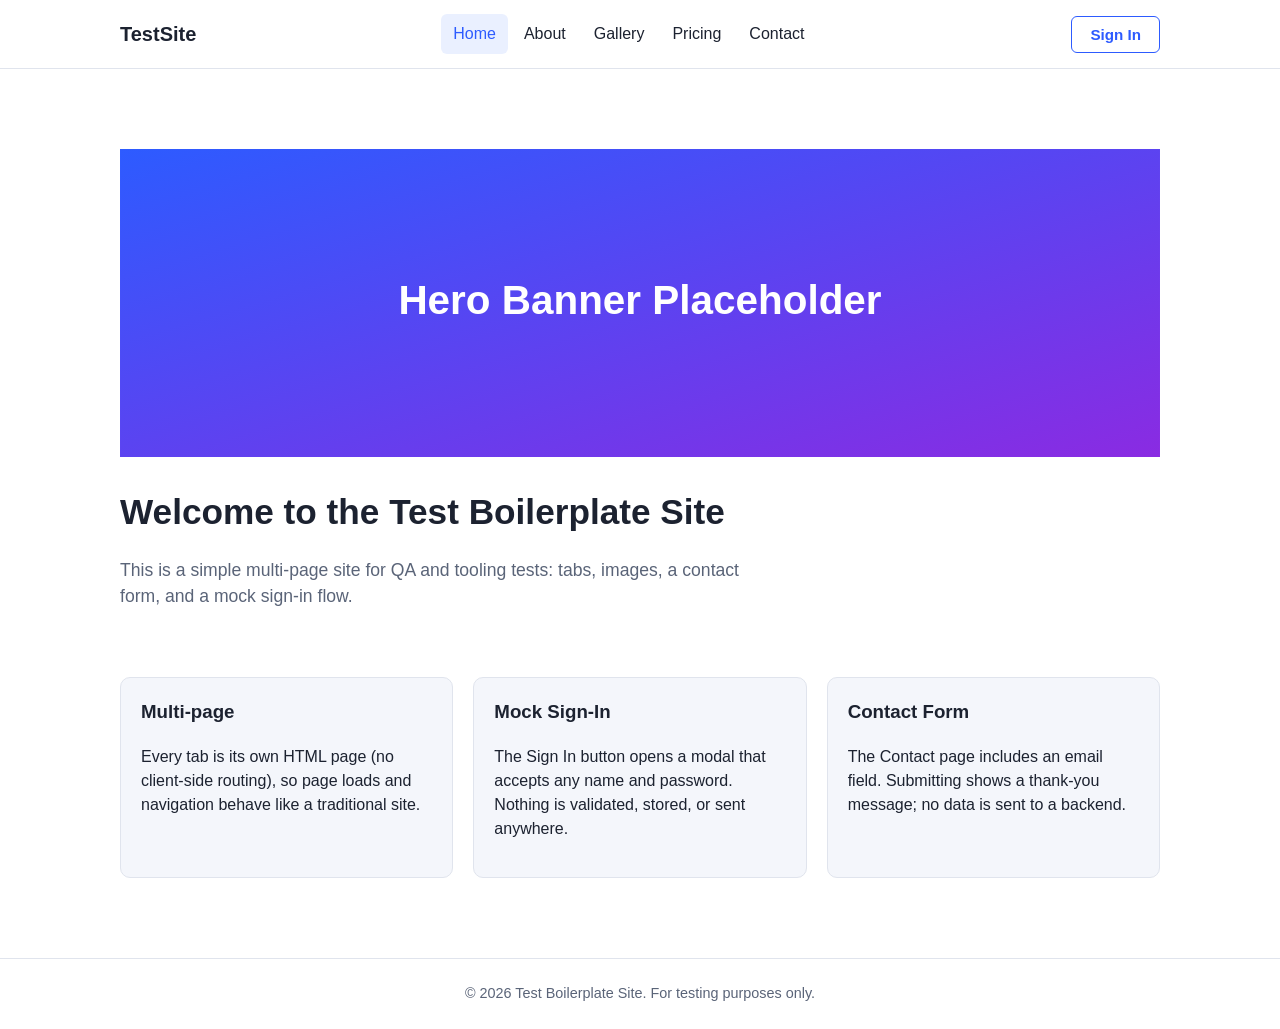
==== index.html @ 886fb207 "Flatten repo structure to root for GitHub Pages Move site files from the nested SiteOne SR/boilerpla" ====
<!DOCTYPE html>
<html lang="en">
<head>
<meta charset="UTF-8">
<meta name="viewport" content="width=device-width, initial-scale=1.0">
<title>Home | Test Boilerplate Site</title>
<link rel="stylesheet" href="css/styles.css">

<!-- Google Tag Manager -->
<script>(function(w,d,s,l,i){w[l]=w[l]||[];w[l].push({'gtm.start':
new Date().getTime(),event:'gtm.js'});var f=d.getElementsByTagName(s)[0],
j=d.createElement(s),dl=l!='dataLayer'?'&l='+l:'';j.async=true;j.src=
'https://www.googletagmanager.com/gtm.js?id='+i+dl;f.parentNode.insertBefore(j,f);
})(window,document,'script','dataLayer','GTM-KFN4D35G');</script>
<!-- End Google Tag Manager -->
</head>
<body>
<!-- Google Tag Manager (noscript) -->
<noscript><iframe src="https://www.googletagmanager.com/ns.html?id=GTM-KFN4D35G"
height="0" width="0" style="display:none;visibility:hidden"></iframe></noscript>
<!-- End Google Tag Manager (noscript) -->

<header class="site-header">
  <div class="header-inner">
    <a class="site-logo" href="index.html">TestSite</a>
    <nav class="site-nav">
      <a href="index.html" class="active">Home</a>
      <a href="about.html">About</a>
      <a href="gallery.html">Gallery</a>
      <a href="pricing.html">Pricing</a>
      <a href="contact.html">Contact</a>
    </nav>
    <div class="header-actions">
      <span id="signin-status"></span>
      <button id="signin-btn" class="btn btn-secondary" type="button">Sign In</button>
    </div>
  </div>
</header>

<main>
  <section class="hero">
    <img src="images/hero.svg" alt="Hero banner placeholder">
    <h1>Welcome to the Test Boilerplate Site</h1>
    <p>This is a simple multi-page site for QA and tooling tests: tabs, images, a contact form, and a mock sign-in flow.</p>
  </section>

  <section class="card-grid">
    <div class="card">
      <h3>Multi-page</h3>
      <p>Every tab is its own HTML page (no client-side routing), so page loads and navigation behave like a traditional site.</p>
    </div>
    <div class="card">
      <h3>Mock Sign-In</h3>
      <p>The Sign In button opens a modal that accepts any name and password. Nothing is validated, stored, or sent anywhere.</p>
    </div>
    <div class="card">
      <h3>Contact Form</h3>
      <p>The Contact page includes an email field. Submitting shows a thank-you message; no data is sent to a backend.</p>
    </div>
  </section>
</main>

<footer class="site-footer">
  &copy; 2026 Test Boilerplate Site. For testing purposes only.
</footer>

<!-- Sign-in modal (shared across pages) -->
<div id="signin-overlay" class="modal-overlay">
  <div class="modal">
    <button id="signin-close" class="modal-close" type="button" aria-label="Close">&times;</button>
    <h2>Sign In</h2>
    <p class="hint">Any name and password will be accepted for testing purposes.</p>
    <form id="signin-form">
      <div class="form-group">
        <label for="signin-name">Name</label>
        <input type="text" id="signin-name" name="name" autocomplete="username" required>
      </div>
      <div class="form-group">
        <label for="signin-password">Password</label>
        <input type="password" id="signin-password" name="password" autocomplete="current-password" required>
      </div>
      <button type="submit" class="btn btn-primary">Sign In</button>
      <div id="signin-message"></div>
    </form>
  </div>
</div>

<script src="js/main.js"></script>
</body>
</html>
---- css/styles.css ----
:root {
  --color-primary: #2d5bff;
  --color-primary-dark: #1a3fcc;
  --color-bg: #ffffff;
  --color-bg-alt: #f4f6fb;
  --color-text: #1c2230;
  --color-muted: #5a6478;
  --color-border: #e0e4ed;
  --max-width: 1080px;
}

* {
  box-sizing: border-box;
}

body {
  margin: 0;
  font-family: "Segoe UI", Arial, Helvetica, sans-serif;
  color: var(--color-text);
  background: var(--color-bg);
  line-height: 1.5;
}

a {
  color: var(--color-primary);
  text-decoration: none;
}

a:hover {
  text-decoration: underline;
}

img {
  max-width: 100%;
  display: block;
}

.site-header {
  border-bottom: 1px solid var(--color-border);
  background: var(--color-bg);
  position: sticky;
  top: 0;
  z-index: 10;
}

.header-inner {
  max-width: var(--max-width);
  margin: 0 auto;
  display: flex;
  align-items: center;
  justify-content: space-between;
  padding: 14px 20px;
  gap: 16px;
  flex-wrap: wrap;
}

.site-logo {
  font-weight: 700;
  font-size: 1.25rem;
  color: var(--color-text);
}

.site-logo:hover {
  text-decoration: none;
}

.site-nav {
  display: flex;
  gap: 4px;
  flex-wrap: wrap;
}

.site-nav a {
  color: var(--color-text);
  padding: 8px 12px;
  border-radius: 6px;
  font-weight: 500;
}

.site-nav a:hover {
  background: var(--color-bg-alt);
  text-decoration: none;
}

.site-nav a.active {
  color: var(--color-primary);
  background: #eaf0ff;
}

.header-actions {
  display: flex;
  align-items: center;
  gap: 10px;
}

.btn {
  display: inline-block;
  border: none;
  border-radius: 6px;
  padding: 9px 18px;
  font-size: 0.95rem;
  font-weight: 600;
  cursor: pointer;
}

.btn-primary {
  background: var(--color-primary);
  color: #fff;
}

.btn-primary:hover {
  background: var(--color-primary-dark);
  text-decoration: none;
}

.btn-secondary {
  background: transparent;
  color: var(--color-primary);
  border: 1px solid var(--color-primary);
}

.btn-secondary:hover {
  background: #eaf0ff;
  text-decoration: none;
}

#signin-status {
  font-size: 0.9rem;
  color: var(--color-muted);
}

main {
  max-width: var(--max-width);
  margin: 0 auto;
  padding: 40px 20px 80px;
  min-height: 60vh;
}

.hero {
  padding: 40px 0 20px;
}

.hero h1 {
  font-size: 2.2rem;
  margin-bottom: 8px;
}

.hero p {
  color: var(--color-muted);
  font-size: 1.1rem;
  max-width: 640px;
}

.card-grid {
  display: grid;
  grid-template-columns: repeat(auto-fit, minmax(220px, 1fr));
  gap: 20px;
  margin-top: 30px;
}

.card {
  border: 1px solid var(--color-border);
  border-radius: 10px;
  padding: 20px;
  background: var(--color-bg-alt);
}

.card h3 {
  margin-top: 0;
}

.gallery-grid {
  display: grid;
  grid-template-columns: repeat(auto-fit, minmax(220px, 1fr));
  gap: 20px;
  margin-top: 24px;
}

.gallery-grid figure {
  margin: 0;
  border: 1px solid var(--color-border);
  border-radius: 10px;
  overflow: hidden;
  background: var(--color-bg-alt);
}

.gallery-grid figcaption {
  padding: 10px 14px;
  font-size: 0.9rem;
  color: var(--color-muted);
}

form {
  max-width: 480px;
  margin-top: 24px;
}

.form-group {
  margin-bottom: 18px;
}

label {
  display: block;
  font-weight: 600;
  margin-bottom: 6px;
}

input[type="text"],
input[type="email"],
input[type="password"],
textarea {
  width: 100%;
  padding: 10px 12px;
  border: 1px solid var(--color-border);
  border-radius: 6px;
  font-size: 1rem;
  font-family: inherit;
}

textarea {
  resize: vertical;
  min-height: 100px;
}

.hint {
  color: var(--color-muted);
  font-size: 0.85rem;
  margin-top: 4px;
}

#form-success {
  display: none;
  margin-top: 20px;
  padding: 16px 18px;
  border-radius: 8px;
  background: #e6f7ee;
  border: 1px solid #b6e9cd;
  color: #1b6b3d;
  font-weight: 600;
}

#form-success.visible {
  display: block;
}

/* Modal */
.modal-overlay {
  position: fixed;
  inset: 0;
  background: rgba(20, 24, 34, 0.55);
  display: none;
  align-items: center;
  justify-content: center;
  z-index: 100;
  padding: 20px;
}

.modal-overlay.open {
  display: flex;
}

.modal {
  background: #fff;
  border-radius: 10px;
  padding: 28px;
  width: 100%;
  max-width: 360px;
  position: relative;
}

.modal h2 {
  margin-top: 0;
}

.modal-close {
  position: absolute;
  top: 14px;
  right: 16px;
  background: none;
  border: none;
  font-size: 1.3rem;
  cursor: pointer;
  color: var(--color-muted);
  line-height: 1;
}

#signin-message {
  display: none;
  margin-top: 14px;
  padding: 10px 12px;
  border-radius: 6px;
  background: #e6f7ee;
  border: 1px solid #b6e9cd;
  color: #1b6b3d;
  font-size: 0.9rem;
}

#signin-message.visible {
  display: block;
}

.site-footer {
  border-top: 1px solid var(--color-border);
  padding: 24px 20px;
  text-align: center;
  color: var(--color-muted);
  font-size: 0.9rem;
}
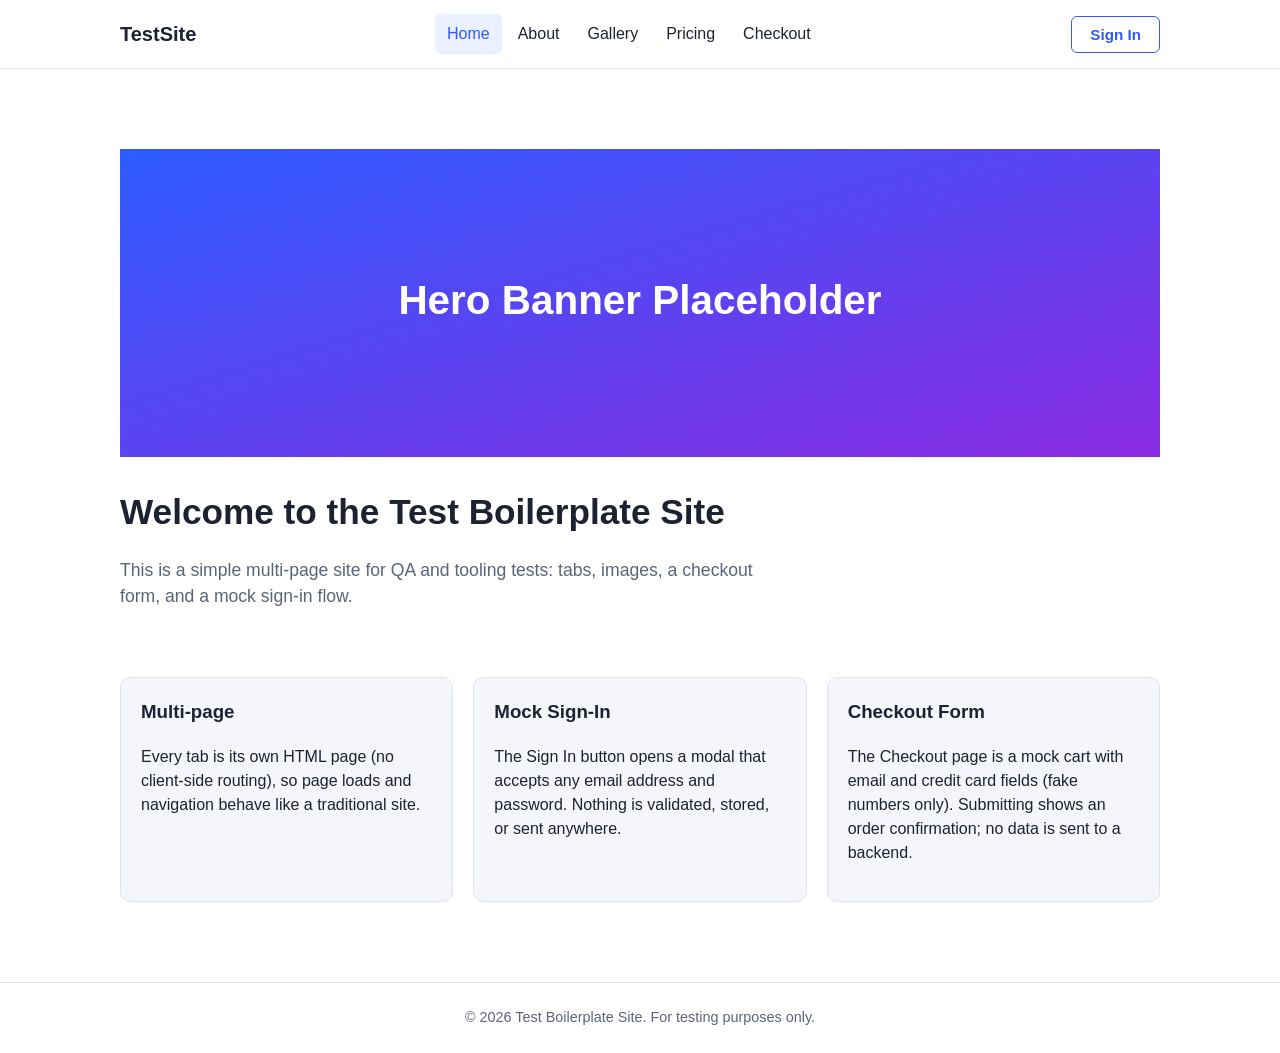
==== commit b573b5a2: "Replace contact page with mock checkout; sign-in uses email - Sign-in modal: name field -> email add" ====
--- a/index.html
+++ b/index.html
@@ -28,7 +28,7 @@
       <a href="about.html">About</a>
       <a href="gallery.html">Gallery</a>
       <a href="pricing.html">Pricing</a>
-      <a href="contact.html">Contact</a>
+      <a href="checkout.html">Checkout</a>
     </nav>
     <div class="header-actions">
       <span id="signin-status"></span>
@@ -41,7 +41,7 @@
   <section class="hero">
     <img src="images/hero.svg" alt="Hero banner placeholder">
     <h1>Welcome to the Test Boilerplate Site</h1>
-    <p>This is a simple multi-page site for QA and tooling tests: tabs, images, a contact form, and a mock sign-in flow.</p>
+    <p>This is a simple multi-page site for QA and tooling tests: tabs, images, a checkout form, and a mock sign-in flow.</p>
   </section>
 
   <section class="card-grid">
@@ -51,11 +51,11 @@
     </div>
     <div class="card">
       <h3>Mock Sign-In</h3>
-      <p>The Sign In button opens a modal that accepts any name and password. Nothing is validated, stored, or sent anywhere.</p>
+      <p>The Sign In button opens a modal that accepts any email address and password. Nothing is validated, stored, or sent anywhere.</p>
     </div>
     <div class="card">
-      <h3>Contact Form</h3>
-      <p>The Contact page includes an email field. Submitting shows a thank-you message; no data is sent to a backend.</p>
+      <h3>Checkout Form</h3>
+      <p>The Checkout page is a mock cart with email and credit card fields (fake numbers only). Submitting shows an order confirmation; no data is sent to a backend.</p>
     </div>
   </section>
 </main>
@@ -69,11 +69,11 @@
   <div class="modal">
     <button id="signin-close" class="modal-close" type="button" aria-label="Close">&times;</button>
     <h2>Sign In</h2>
-    <p class="hint">Any name and password will be accepted for testing purposes.</p>
+    <p class="hint">Any email address and password will be accepted for testing purposes.</p>
     <form id="signin-form">
       <div class="form-group">
-        <label for="signin-name">Name</label>
-        <input type="text" id="signin-name" name="name" autocomplete="username" required>
+        <label for="signin-email">Email address</label>
+        <input type="email" id="signin-email" name="email" autocomplete="email" required>
       </div>
       <div class="form-group">
         <label for="signin-password">Password</label>
--- a/css/styles.css
+++ b/css/styles.css
@@ -222,6 +222,46 @@
   min-height: 100px;
 }
 
+.form-row {
+  display: flex;
+  gap: 16px;
+}
+
+.form-row .form-group {
+  flex: 1;
+}
+
+form h2 {
+  font-size: 1.1rem;
+  margin: 24px 0 12px;
+}
+
+.cart {
+  max-width: 480px;
+  margin-top: 24px;
+  padding: 16px 18px;
+  border: 1px solid var(--color-border);
+  border-radius: 8px;
+}
+
+.cart h2 {
+  font-size: 1.1rem;
+  margin-bottom: 10px;
+}
+
+.cart-row {
+  display: flex;
+  justify-content: space-between;
+  padding: 6px 0;
+}
+
+.cart-total {
+  border-top: 1px solid var(--color-border);
+  margin-top: 6px;
+  padding-top: 10px;
+  font-weight: 700;
+}
+
 .hint {
   color: var(--color-muted);
   font-size: 0.85rem;
@@ -237,6 +277,21 @@
   border: 1px solid #b6e9cd;
   color: #1b6b3d;
   font-weight: 600;
+}
+
+#form-error {
+  display: none;
+  margin-bottom: 18px;
+  padding: 16px 18px;
+  border-radius: 8px;
+  background: #fdecec;
+  border: 1px solid #f5b5b5;
+  color: #a12626;
+  font-weight: 600;
+}
+
+#form-error.visible {
+  display: block;
 }
 
 #form-success.visible {
